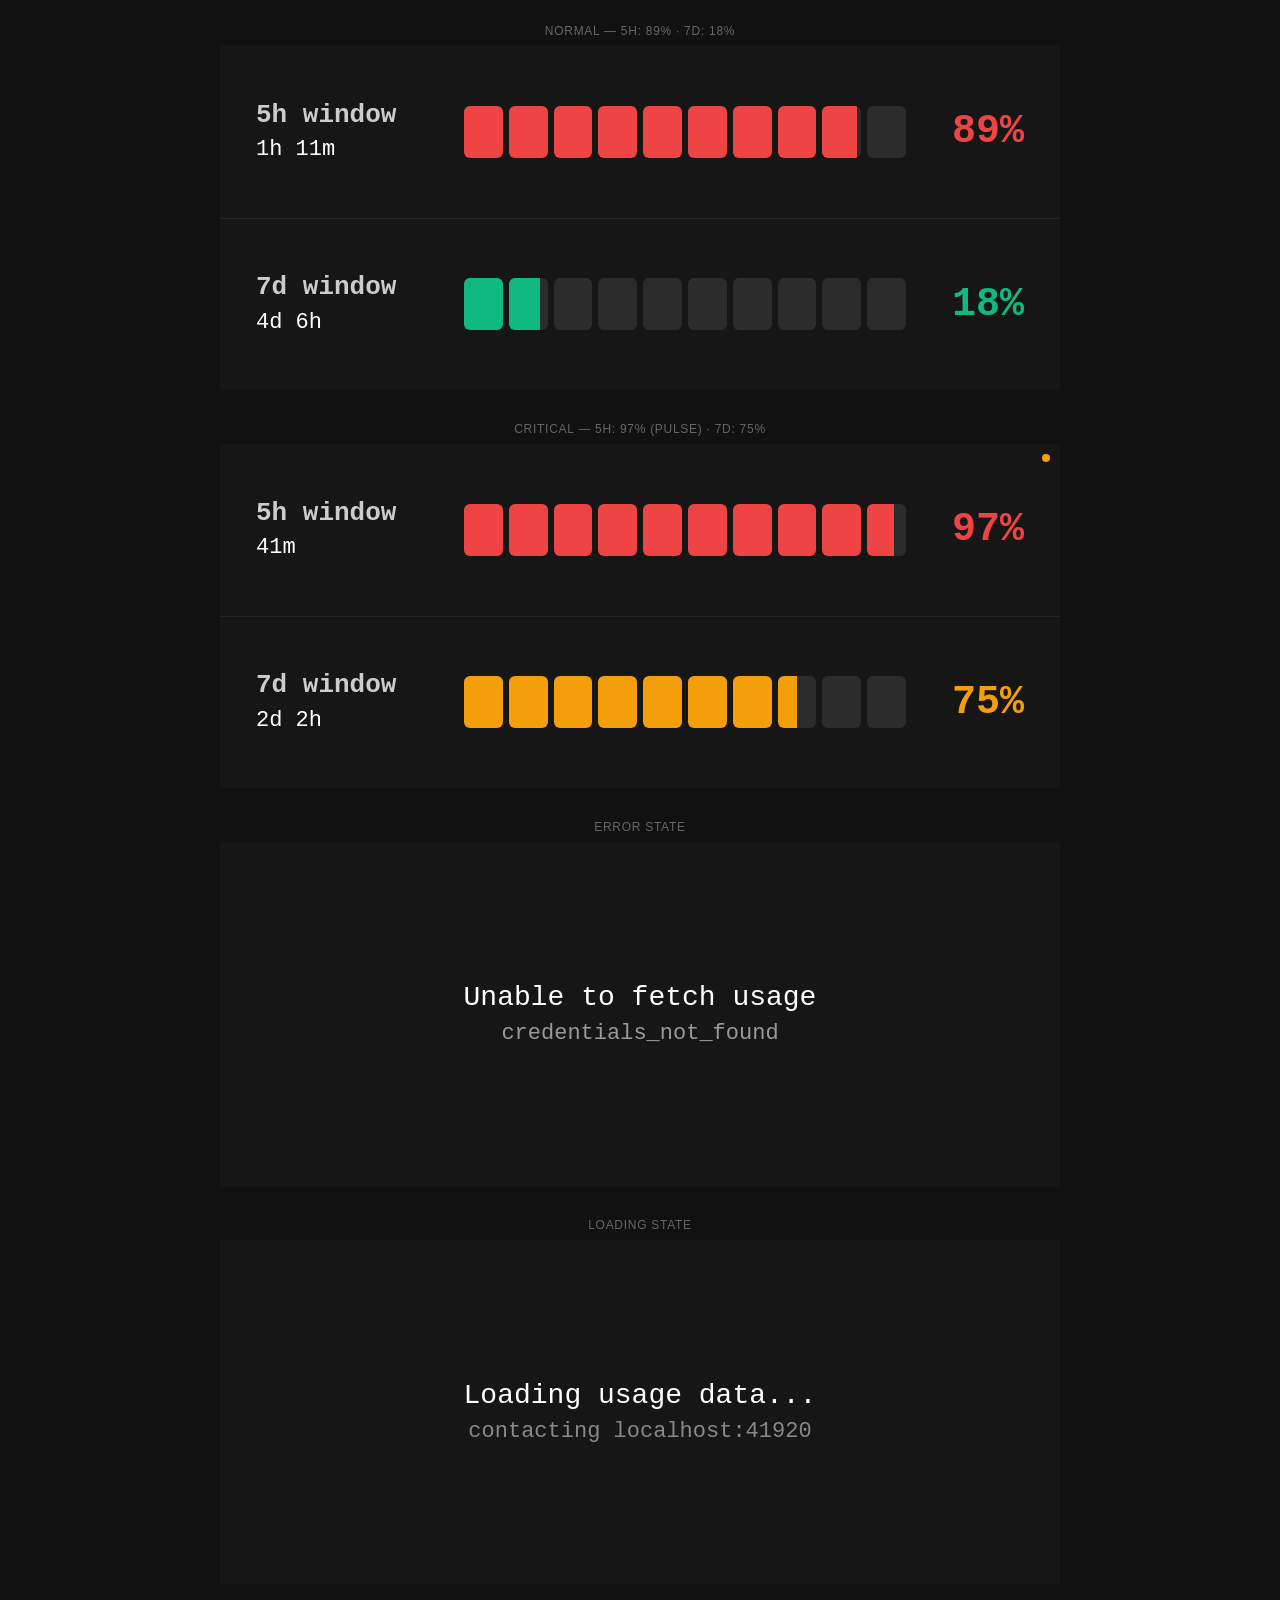
==== widgets/ClaudeUsageWidget/preview.html @ b3268bd4 "Initial commit" ====
<!DOCTYPE html>
<html lang="en">
	<head>
		<meta charset="UTF-8">
		<meta name="viewport" content="width=device-width, initial-scale=1.0">
		<title>Claude Code Usage — Widget Preview</title>
		<style>
			body {
				margin: 0;
				background: #111;
				color: #e6e6e6;
				font-family: sans-serif;
				padding: 24px 0 48px;
			}

			.state-label {
				font-size: 12px;
				color: #666;
				text-align: center;
				padding: 0 0 8px;
				letter-spacing: 0.06em;
				text-transform: uppercase;
			}

			.state-wrap {
				margin-bottom: 32px;
			}

			/* Scale each 840×344 frame to viewport width */
			.frame-scaler {
				width: 100%;
				max-width: 840px;
				margin: 0 auto;
				aspect-ratio: 840 / 344;
				position: relative;
				overflow: hidden;
			}

			iframe {
				position: absolute;
				top: 0;
				left: 0;
				width: 840px;
				height: 344px;
				border: 0;
				transform-origin: top left;
				background: #000;
			}
		</style>
	</head>
	<body>
		<div id="states"></div>

		<script>
		/* Each frame hosts the full widget DOM isolated via srcdoc.
		   After load, a postMessage drives it into the desired state. */

		var WIDGET_SRCDOC = '<!DOCTYPE html>\n' +
		'<html lang="en">\n' +
		'<head>\n' +
		'<meta charset="UTF-8">\n' +
		'<link rel="stylesheet" type="text/css" href="styles/ClaudeUsage.css">\n' +
		'</head>\n' +
		'<body>\n' +
		'<div class="widget-background"></div>\n' +
		'<div class="cu-widget">\n' +
		'  <div id="status-dot" class="status-dot"></div>\n' +
		'  <div class="usage-row">\n' +
		'    <div class="label-zone">\n' +
		'      <div class="window-name">5h window</div>\n' +
		'      <div class="reset-time" id="reset-5h">—</div>\n' +
		'    </div>\n' +
		'    <div class="bar-zone"><div class="block-bar" id="bar-5h"></div></div>\n' +
		'    <div class="pct-zone"><div class="pct-value" id="pct-5h">—%</div></div>\n' +
		'  </div>\n' +
		'  <div class="row-divider"></div>\n' +
		'  <div class="usage-row">\n' +
		'    <div class="label-zone">\n' +
		'      <div class="window-name">7d window</div>\n' +
		'      <div class="reset-time" id="reset-7d">—</div>\n' +
		'    </div>\n' +
		'    <div class="bar-zone"><div class="block-bar" id="bar-7d"></div></div>\n' +
		'    <div class="pct-zone"><div class="pct-value" id="pct-7d">—%</div></div>\n' +
		'  </div>\n' +
		'  <div class="loading-overlay" id="loading-overlay">\n' +
		'    <div class="loading-title">Loading usage data...</div>\n' +
		'    <div class="loading-subtitle">contacting localhost:41920</div>\n' +
		'  </div>\n' +
		'  <div class="error-overlay" id="error-overlay">\n' +
		'    <div class="error-title">Unable to fetch usage</div>\n' +
		'    <div class="error-reason" id="error-reason"></div>\n' +
		'  </div>\n' +
		'</div>\n' +
		'<script src="scripts/claude-usage.js"><\/script>\n' +
		'<script>\n' +
		'  window.addEventListener("message", function (e) {\n' +
		'    var msg = e.data || {};\n' +
		'    if (msg.type === "render") {\n' +
		'      ClaudeUsage.renderData(msg.data);\n' +
		'      ClaudeUsage.renderStale(!!msg.stale);\n' +
		'    }\n' +
		'    if (msg.type === "error")   ClaudeUsage.renderError(msg.message);\n' +
		'    if (msg.type === "loading") ClaudeUsage.renderLoading();\n' +
		'  });\n' +
		'<\/script>\n' +
		'</body>\n' +
		'</html>';

		var now = Date.now();

		var STATES = [
			{
				label: 'Normal — 5h: 89%  ·  7d: 18%',
				msg: {
					type: 'render',
					stale: false,
					data: {
						five_hour: { utilization: 89.0, resets_at: new Date(now + 72 * 60000).toISOString() },
						seven_day: { utilization: 18.0, resets_at: new Date(now + (4 * 24 * 60 + 7 * 60) * 60000).toISOString() }
					}
				}
			},
			{
				label: 'Critical — 5h: 97% (pulse)  ·  7d: 75%',
				msg: {
					type: 'render',
					stale: true,
					data: {
						five_hour: { utilization: 97.0, resets_at: new Date(now + 42 * 60000).toISOString() },
						seven_day: { utilization: 75.0, resets_at: new Date(now + (2 * 24 * 60 + 3 * 60) * 60000).toISOString() }
					}
				}
			},
			{
				label: 'Error state',
				msg: { type: 'error', message: 'credentials_not_found' }
			},
			{
				label: 'Loading state',
				msg: { type: 'loading' }
			}
		];

		var container = document.getElementById('states');

		STATES.forEach(function (state) {
			var wrap = document.createElement('div');
			wrap.className = 'state-wrap';

			var label = document.createElement('div');
			label.className = 'state-label';
			label.textContent = state.label;

			var scaler = document.createElement('div');
			scaler.className = 'frame-scaler';

			var iframe = document.createElement('iframe');
			iframe.title = state.label;
			iframe.srcdoc = WIDGET_SRCDOC;

			var msg = state.msg;
			iframe.addEventListener('load', function () {
				iframe.contentWindow.postMessage(msg, '*');
				scaleFrame(iframe, scaler);
			});

			scaler.appendChild(iframe);
			wrap.appendChild(label);
			wrap.appendChild(scaler);
			container.appendChild(wrap);
		});

		/* Scale iframes to fit their container on load and resize. */
		function scaleFrame(iframe, scaler) {
			var containerWidth = scaler.offsetWidth;
			var scale = containerWidth / 840;
			iframe.style.transform = 'scale(' + scale + ')';
		}

		window.addEventListener('resize', function () {
			var scalers = document.querySelectorAll('.frame-scaler');
			scalers.forEach(function (scaler) {
				var iframe = scaler.querySelector('iframe');
				if (iframe) scaleFrame(iframe, scaler);
			});
		});
		</script>
	</body>
</html>
---- widgets/ClaudeUsageWidget/styles/ClaudeUsage.css ----
html,
body {
	margin: 0;
	padding: 0;
	border: none;
	background: transparent;
	width: 100%;
	height: 100%;
	overflow: hidden;
	font-family: "Courier New", Courier, monospace;
}

:root {
	--bg-color: #161616;
	--widget-opacity: 1;
}

/* ── Background layer ───────────────────────────────────────────── */

.widget-background {
	position: absolute;
	top: 0;
	left: 0;
	width: 100%;
	height: 100%;
	background-color: var(--bg-color);
	opacity: var(--widget-opacity);
	z-index: -1;
}

/* ── Root widget container ──────────────────────────────────────── */

.cu-widget {
	--u: calc(100vw / 840);

	position: relative;
	width: 100%;
	height: 100%;
	display: flex;
	flex-direction: column;
	font-family: "Courier New", Courier, monospace;
	overflow: hidden;
	box-sizing: border-box;
}

/* ── Rows ───────────────────────────────────────────────────────── */

.usage-row {
	flex: 1;
	display: flex;
	flex-direction: row;
	align-items: center;
	min-height: 0;
}

.row-divider {
	flex: 0 0 1px;
	width: 100%;
	background: #252525;
}

/* ── Label zone (left, fixed 220px) ─────────────────────────────── */

.label-zone {
	flex: 0 0 calc(var(--u) * 220);
	display: flex;
	flex-direction: column;
	justify-content: center;
	padding-left: calc(var(--u) * 36);
	box-sizing: border-box;
	overflow: hidden;
}

.window-name {
	font-size: calc(var(--u) * 26);
	font-weight: 600;
	color: #CCCCCC;
	line-height: 1.2;
	white-space: nowrap;
}

.reset-time {
	font-size: calc(var(--u) * 22);
	color: #FFFFFF;
	margin-top: calc(var(--u) * 6);
	line-height: 1.2;
	white-space: nowrap;
}

/* ── Block bar zone (center, flex) ──────────────────────────────── */

.bar-zone {
	flex: 1;
	display: flex;
	align-items: center;
	padding: 0 calc(var(--u) * 24);
	box-sizing: border-box;
	min-width: 0;
}

.block-bar {
	display: flex;
	flex-direction: row;
	gap: calc(var(--u) * 6);
	width: 100%;
}

.block {
	flex: 1;
	height: calc(var(--u) * 52);
	border-radius: calc(var(--u) * 6);
	background: #2C2C2C;
}

/* Critical-state pulse (>=90% utilization). */
.block-pulse {
	animation: pulse 1.2s ease-in-out infinite;
}

@keyframes pulse {
	0%, 100% { opacity: 1; }
	50%       { opacity: 0.4; }
}

/* ── Percentage zone (right, fixed 130px) ───────────────────────── */

.pct-zone {
	flex: 0 0 calc(var(--u) * 130);
	display: flex;
	align-items: center;
	justify-content: flex-end;
	padding-right: calc(var(--u) * 36);
	box-sizing: border-box;
}

.pct-value {
	font-size: calc(var(--u) * 40);
	font-weight: 700;
	font-variant-numeric: tabular-nums;
	white-space: nowrap;
	color: #10B981;
}

.pct-pulse {
	animation: pulse 1.2s ease-in-out infinite;
}

/* ── Error overlay ──────────────────────────────────────────────── */

.error-overlay,
.loading-overlay {
	position: absolute;
	inset: 0;
	display: none; /* toggled to flex via JS */
	flex-direction: column;
	align-items: center;
	justify-content: center;
	background: #161616;
	z-index: 10;
	gap: calc(var(--u) * 8);
}

.error-title,
.loading-title {
	font-size: calc(var(--u) * 28);
	color: #FFFFFF;
	text-align: center;
}

.error-reason {
	font-size: calc(var(--u) * 22);
	color: #999999;
	text-align: center;
	padding: 0 calc(var(--u) * 40);
}

.loading-subtitle {
	font-size: calc(var(--u) * 22);
	color: #888888;
	text-align: center;
}

/* ── Stale cache indicator ──────────────────────────────────────── */

.status-dot {
	position: absolute;
	top: calc(var(--u) * 10);
	right: calc(var(--u) * 10);
	width: calc(var(--u) * 8);
	height: calc(var(--u) * 8);
	border-radius: 50%;
	background: transparent;
	z-index: 20;
}

.status-dot.stale {
	background: #F59E0B;
}

/* ── S-horizontal baselines (840×344, aspect ~2.44) ─────────────── */
/* Real device (840px wide, inside iCUE panel). */
@media (min-aspect-ratio: 2.43) and (max-aspect-ratio: 2.45) and (min-width: 700px) and (max-width: 1000px) {
	.cu-widget { --u: 1px; }
}

/* Small preview (same aspect ratio, but in a narrower browser frame). */
@media (min-aspect-ratio: 2.43) and (max-aspect-ratio: 2.45) and (min-width: 0) and (max-width: 500px) {
	.cu-widget { --u: calc(100vw / 840); }
}
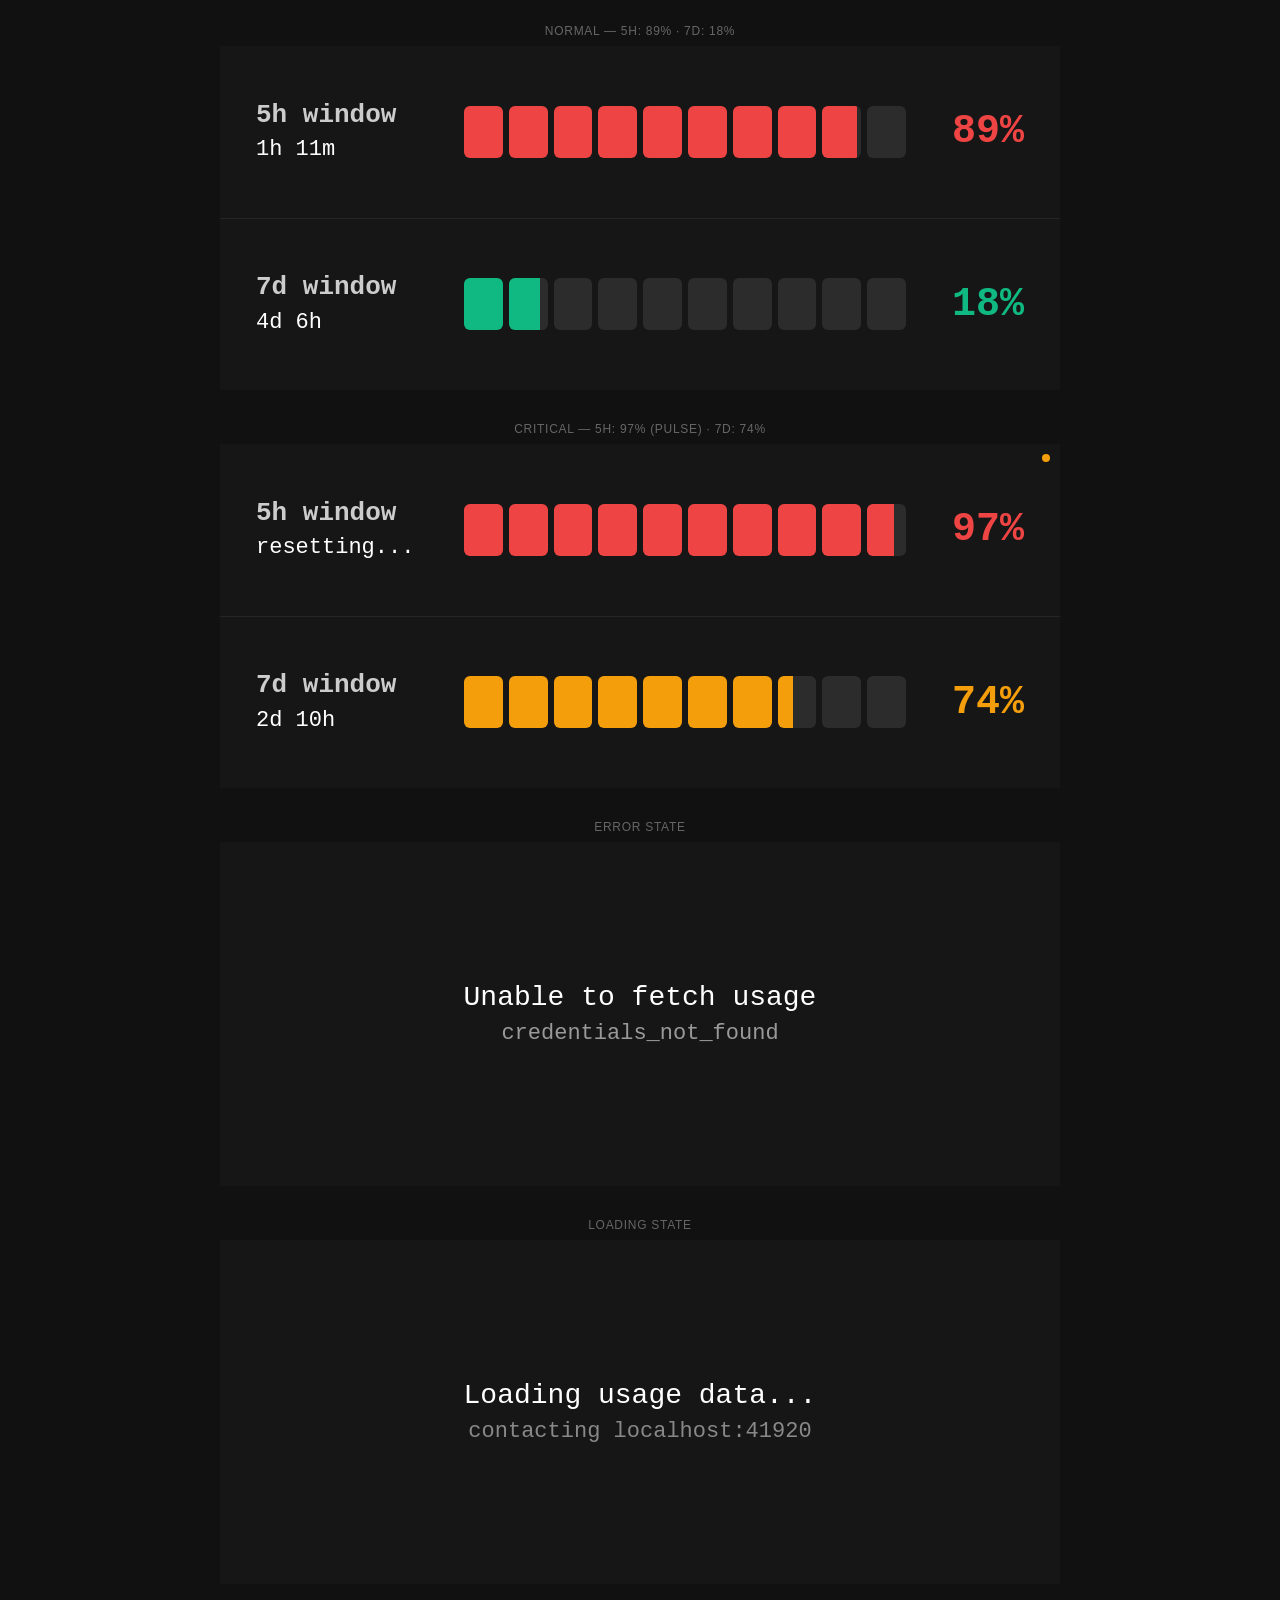
==== commit e0006049: "Fixed blink update bug" ====
--- a/widgets/ClaudeUsageWidget/preview.html
+++ b/widgets/ClaudeUsageWidget/preview.html
@@ -121,13 +121,13 @@
 				}
 			},
 			{
-				label: 'Critical — 5h: 97% (pulse)  ·  7d: 75%',
+				label: 'Critical — 5h: 97% (pulse)  ·  7d: 74%',
 				msg: {
 					type: 'render',
 					stale: true,
 					data: {
-						five_hour: { utilization: 97.0, resets_at: new Date(now + 42 * 60000).toISOString() },
-						seven_day: { utilization: 75.0, resets_at: new Date(now + (2 * 24 * 60 + 3 * 60) * 60000).toISOString() }
+						five_hour: { utilization: 97.0, resets_at: new Date(now + 42000).toISOString() },
+						seven_day: { utilization: 74.0, resets_at: new Date(now + (2 * 24 * 60 + 11 * 60) * 60000).toISOString() }
 					}
 				}
 			},
--- a/widgets/ClaudeUsageWidget/styles/ClaudeUsage.css
+++ b/widgets/ClaudeUsageWidget/styles/ClaudeUsage.css
@@ -110,9 +110,10 @@
 	height: calc(var(--u) * 52);
 	border-radius: calc(var(--u) * 6);
 	background: #2C2C2C;
-}
-
-/* Critical-state pulse (>=90% utilization). */
+	transition: opacity 400ms ease-in-out;
+}
+
+/* Critical-state pulse (>=90% utilization). Applied to filled blocks only. */
 .block-pulse {
 	animation: pulse 1.2s ease-in-out infinite;
 }
@@ -139,10 +140,6 @@
 	font-variant-numeric: tabular-nums;
 	white-space: nowrap;
 	color: #10B981;
-}
-
-.pct-pulse {
-	animation: pulse 1.2s ease-in-out infinite;
 }
 
 /* ── Error overlay ──────────────────────────────────────────────── */
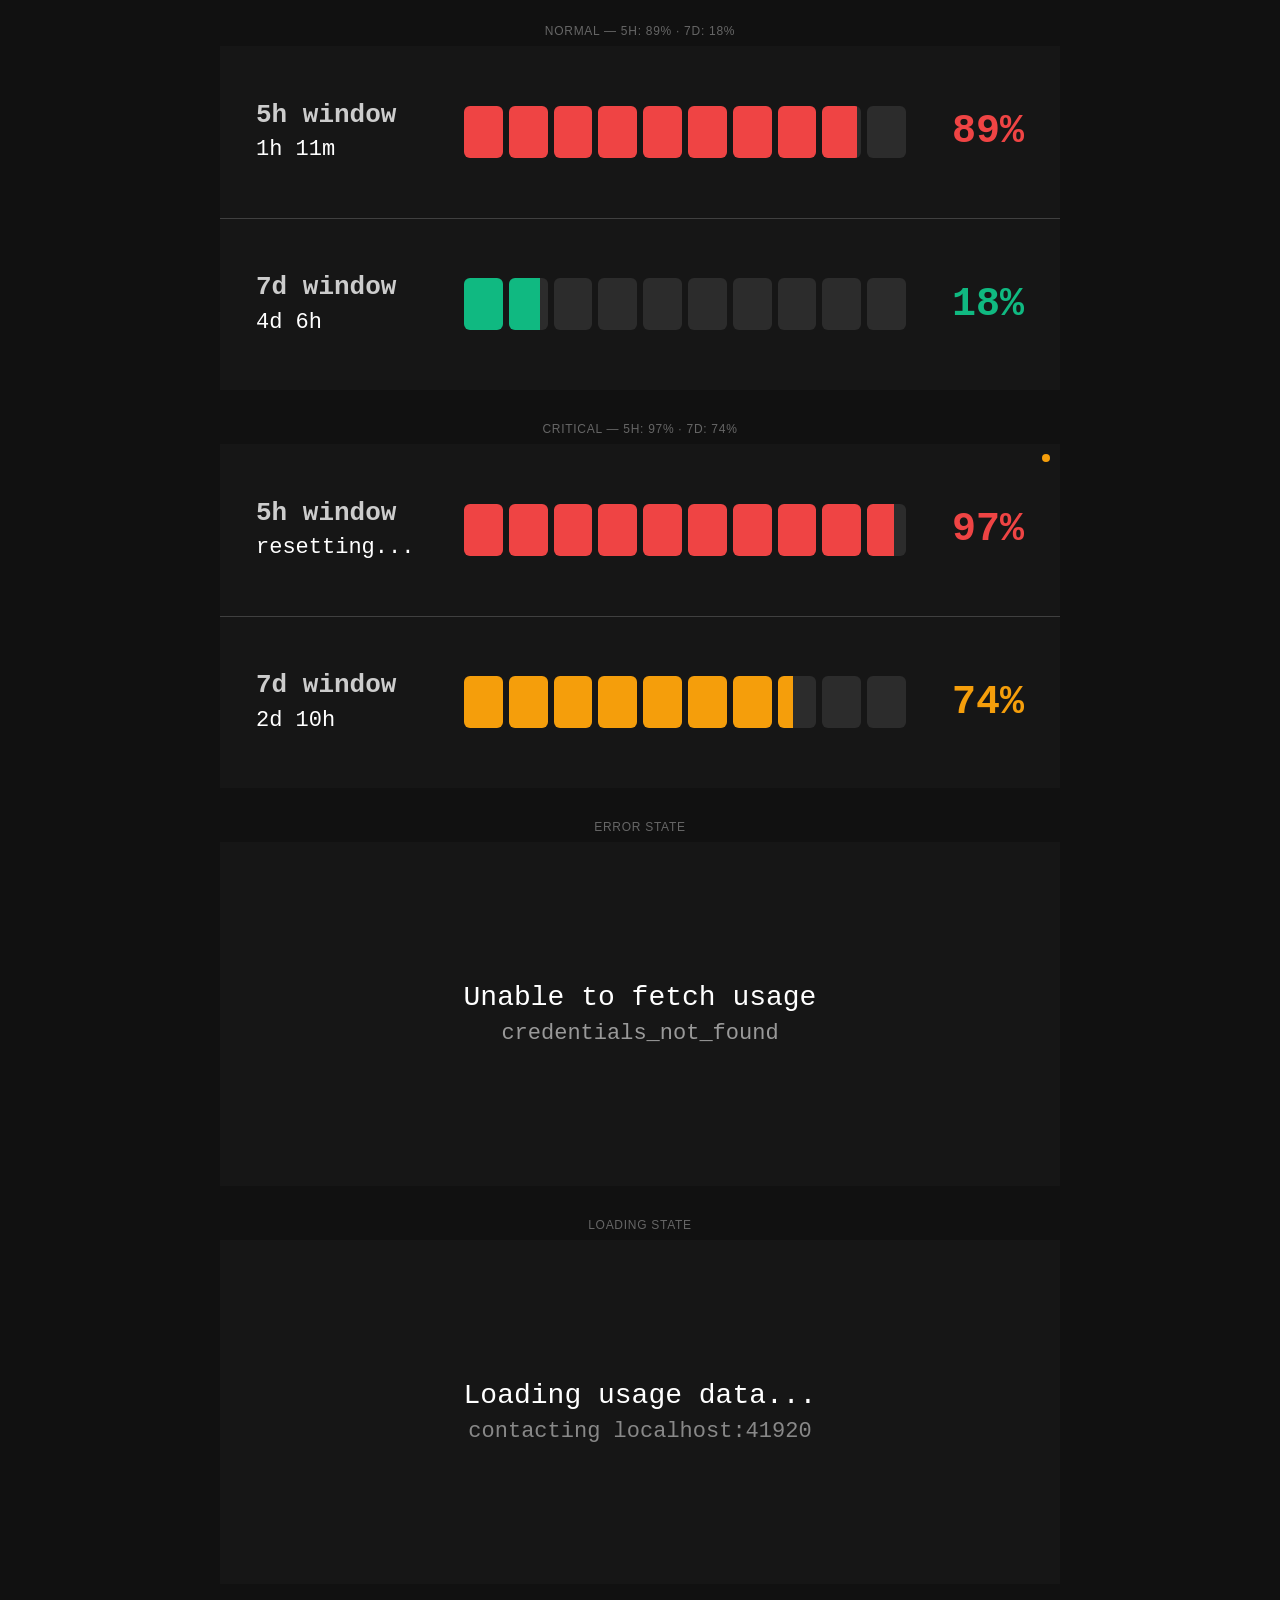
==== commit 39b8b31e: "Fixed refresh token issue" ====
--- a/widgets/ClaudeUsageWidget/preview.html
+++ b/widgets/ClaudeUsageWidget/preview.html
@@ -121,7 +121,7 @@
 				}
 			},
 			{
-				label: 'Critical — 5h: 97% (pulse)  ·  7d: 74%',
+				label: 'Critical — 5h: 97%  ·  7d: 74%',
 				msg: {
 					type: 'render',
 					stale: true,
--- a/widgets/ClaudeUsageWidget/styles/ClaudeUsage.css
+++ b/widgets/ClaudeUsageWidget/styles/ClaudeUsage.css
@@ -56,7 +56,7 @@
 .row-divider {
 	flex: 0 0 1px;
 	width: 100%;
-	background: #252525;
+	background: #404040;
 }
 
 /* ── Label zone (left, fixed 220px) ─────────────────────────────── */
@@ -74,14 +74,14 @@
 .window-name {
 	font-size: calc(var(--u) * 26);
 	font-weight: 600;
-	color: #CCCCCC;
+	color: var(--text-color, #CCCCCC);
 	line-height: 1.2;
 	white-space: nowrap;
 }
 
 .reset-time {
 	font-size: calc(var(--u) * 22);
-	color: #FFFFFF;
+	color: var(--text-color, #FFFFFF);
 	margin-top: calc(var(--u) * 6);
 	line-height: 1.2;
 	white-space: nowrap;
@@ -113,15 +113,6 @@
 	transition: opacity 400ms ease-in-out;
 }
 
-/* Critical-state pulse (>=90% utilization). Applied to filled blocks only. */
-.block-pulse {
-	animation: pulse 1.2s ease-in-out infinite;
-}
-
-@keyframes pulse {
-	0%, 100% { opacity: 1; }
-	50%       { opacity: 0.4; }
-}
 
 /* ── Percentage zone (right, fixed 130px) ───────────────────────── */
 
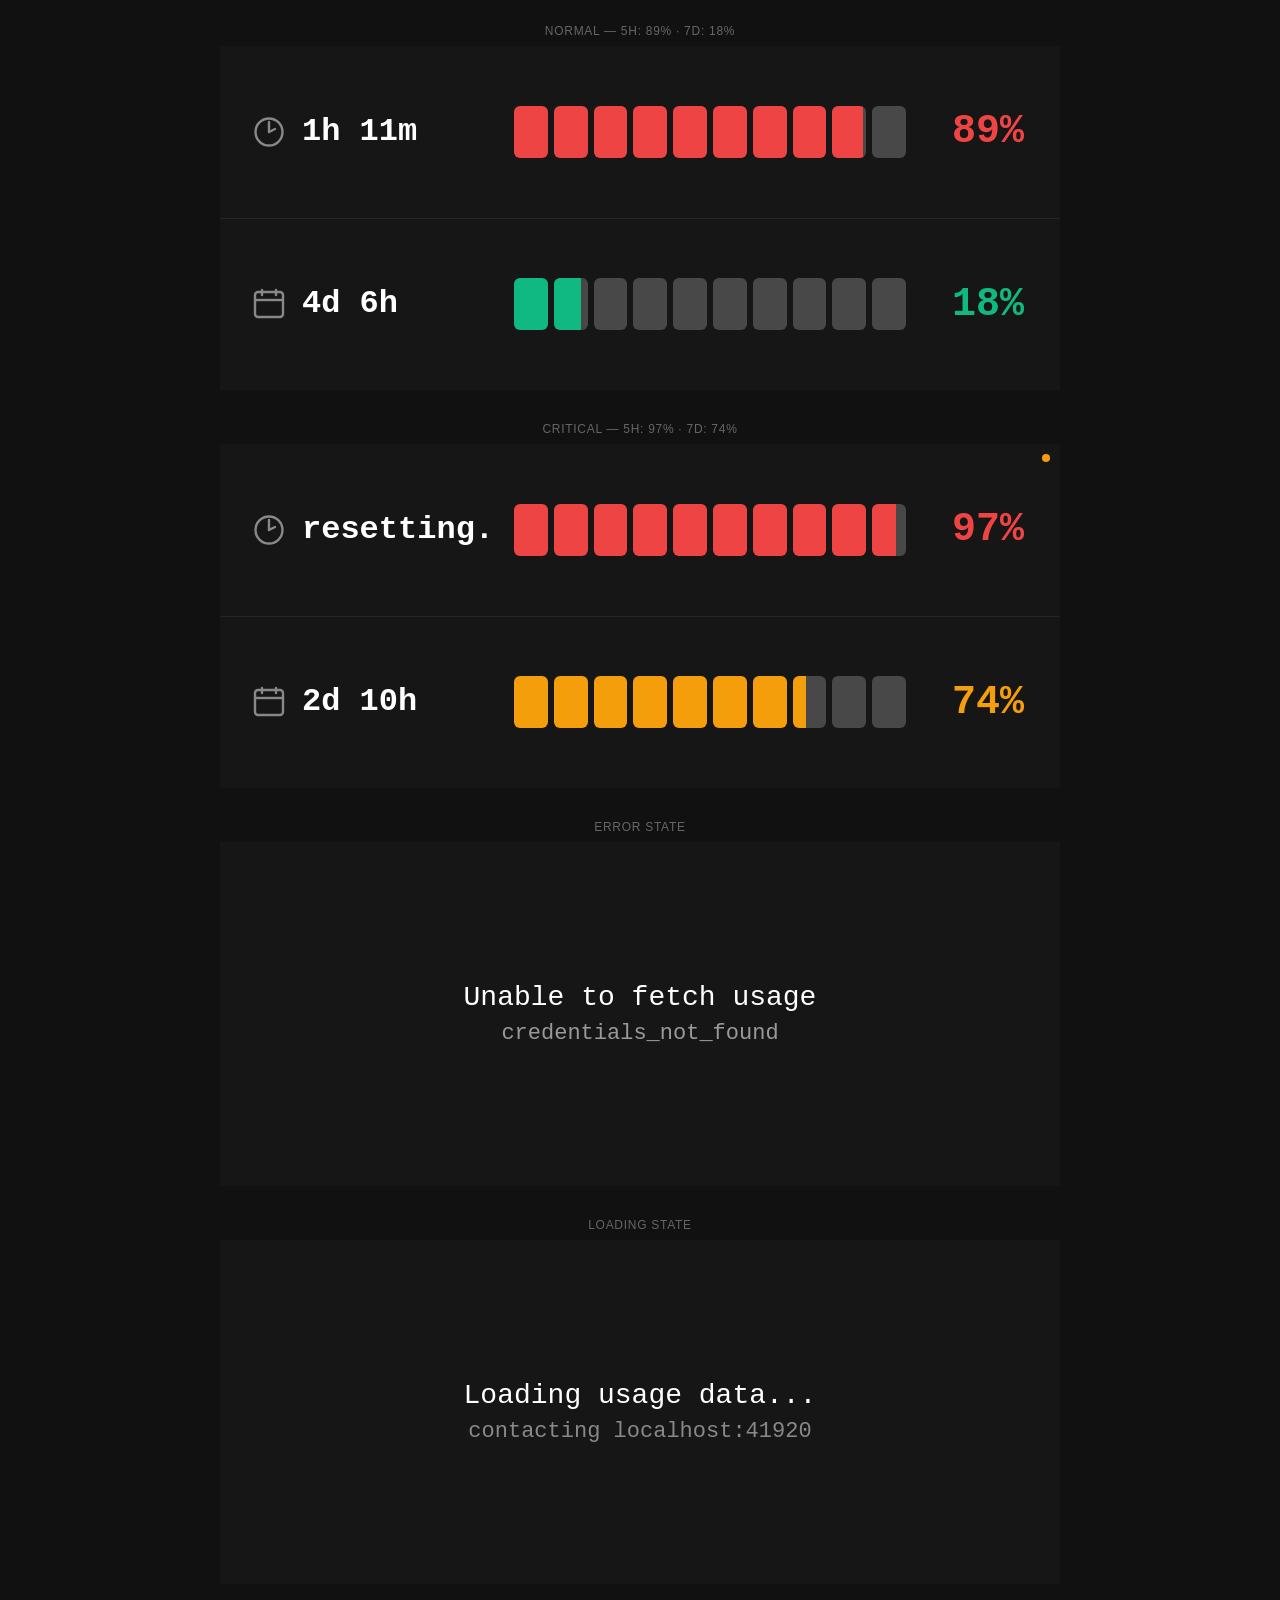
==== commit 0d614624: "Label zone UI updated." ====
--- a/widgets/ClaudeUsageWidget/preview.html
+++ b/widgets/ClaudeUsageWidget/preview.html
@@ -67,7 +67,11 @@
 		'  <div id="status-dot" class="status-dot"></div>\n' +
 		'  <div class="usage-row">\n' +
 		'    <div class="label-zone">\n' +
-		'      <div class="window-name">5h window</div>\n' +
+		'      <svg class="label-icon" viewBox="0 0 34 34" fill="none" xmlns="http://www.w3.org/2000/svg">\n' +
+		'        <circle cx="17" cy="17" r="13.5" stroke="#888888" stroke-width="2.4"/>\n' +
+		'        <line x1="17" y1="17" x2="17" y2="7" stroke="#888888" stroke-width="2.4" stroke-linecap="round"/>\n' +
+		'        <line x1="17" y1="17" x2="23" y2="14" stroke="#888888" stroke-width="2.4" stroke-linecap="round"/>\n' +
+		'      </svg>\n' +
 		'      <div class="reset-time" id="reset-5h">—</div>\n' +
 		'    </div>\n' +
 		'    <div class="bar-zone"><div class="block-bar" id="bar-5h"></div></div>\n' +
@@ -76,7 +80,12 @@
 		'  <div class="row-divider"></div>\n' +
 		'  <div class="usage-row">\n' +
 		'    <div class="label-zone">\n' +
-		'      <div class="window-name">7d window</div>\n' +
+		'      <svg class="label-icon" viewBox="0 0 34 34" fill="none" xmlns="http://www.w3.org/2000/svg">\n' +
+		'        <rect x="3" y="5" width="28" height="25" rx="3" stroke="#888888" stroke-width="2.4"/>\n' +
+		'        <line x1="3" y1="13" x2="31" y2="13" stroke="#888888" stroke-width="2.4"/>\n' +
+		'        <line x1="10" y1="3" x2="10" y2="8" stroke="#888888" stroke-width="2.4" stroke-linecap="round"/>\n' +
+		'        <line x1="24" y1="3" x2="24" y2="8" stroke="#888888" stroke-width="2.4" stroke-linecap="round"/>\n' +
+		'      </svg>\n' +
 		'      <div class="reset-time" id="reset-7d">—</div>\n' +
 		'    </div>\n' +
 		'    <div class="bar-zone"><div class="block-bar" id="bar-7d"></div></div>\n' +
--- a/widgets/ClaudeUsageWidget/styles/ClaudeUsage.css
+++ b/widgets/ClaudeUsageWidget/styles/ClaudeUsage.css
@@ -56,35 +56,34 @@
 .row-divider {
 	flex: 0 0 1px;
 	width: 100%;
-	background: #404040;
+	background: #252525;
 }
 
-/* ── Label zone (left, fixed 220px) ─────────────────────────────── */
+/* ── Label zone (left, fixed 270px) ─────────────────────────────── */
 
 .label-zone {
-	flex: 0 0 calc(var(--u) * 220);
+	flex: 0 0 calc(var(--u) * 270);
 	display: flex;
-	flex-direction: column;
-	justify-content: center;
-	padding-left: calc(var(--u) * 36);
+	flex-direction: row;
+	align-items: center;
+	gap: calc(var(--u) * 16);
+	padding-left: calc(var(--u) * 32);
 	box-sizing: border-box;
 	overflow: hidden;
 }
 
-.window-name {
-	font-size: calc(var(--u) * 26);
-	font-weight: 600;
-	color: var(--text-color, #CCCCCC);
-	line-height: 1.2;
-	white-space: nowrap;
+.label-icon {
+	flex: 0 0 calc(var(--u) * 34);
+	width: calc(var(--u) * 34);
+	height: calc(var(--u) * 34);
 }
 
 .reset-time {
-	font-size: calc(var(--u) * 22);
-	color: var(--text-color, #FFFFFF);
-	margin-top: calc(var(--u) * 6);
-	line-height: 1.2;
+	font-size: calc(var(--u) * 32);
+	font-weight: 600;
+	color: #FFFFFF;
 	white-space: nowrap;
+	line-height: 1;
 }
 
 /* ── Block bar zone (center, flex) ──────────────────────────────── */
@@ -109,7 +108,7 @@
 	flex: 1;
 	height: calc(var(--u) * 52);
 	border-radius: calc(var(--u) * 6);
-	background: #2C2C2C;
+	background: #484848;
 	transition: opacity 400ms ease-in-out;
 }
 
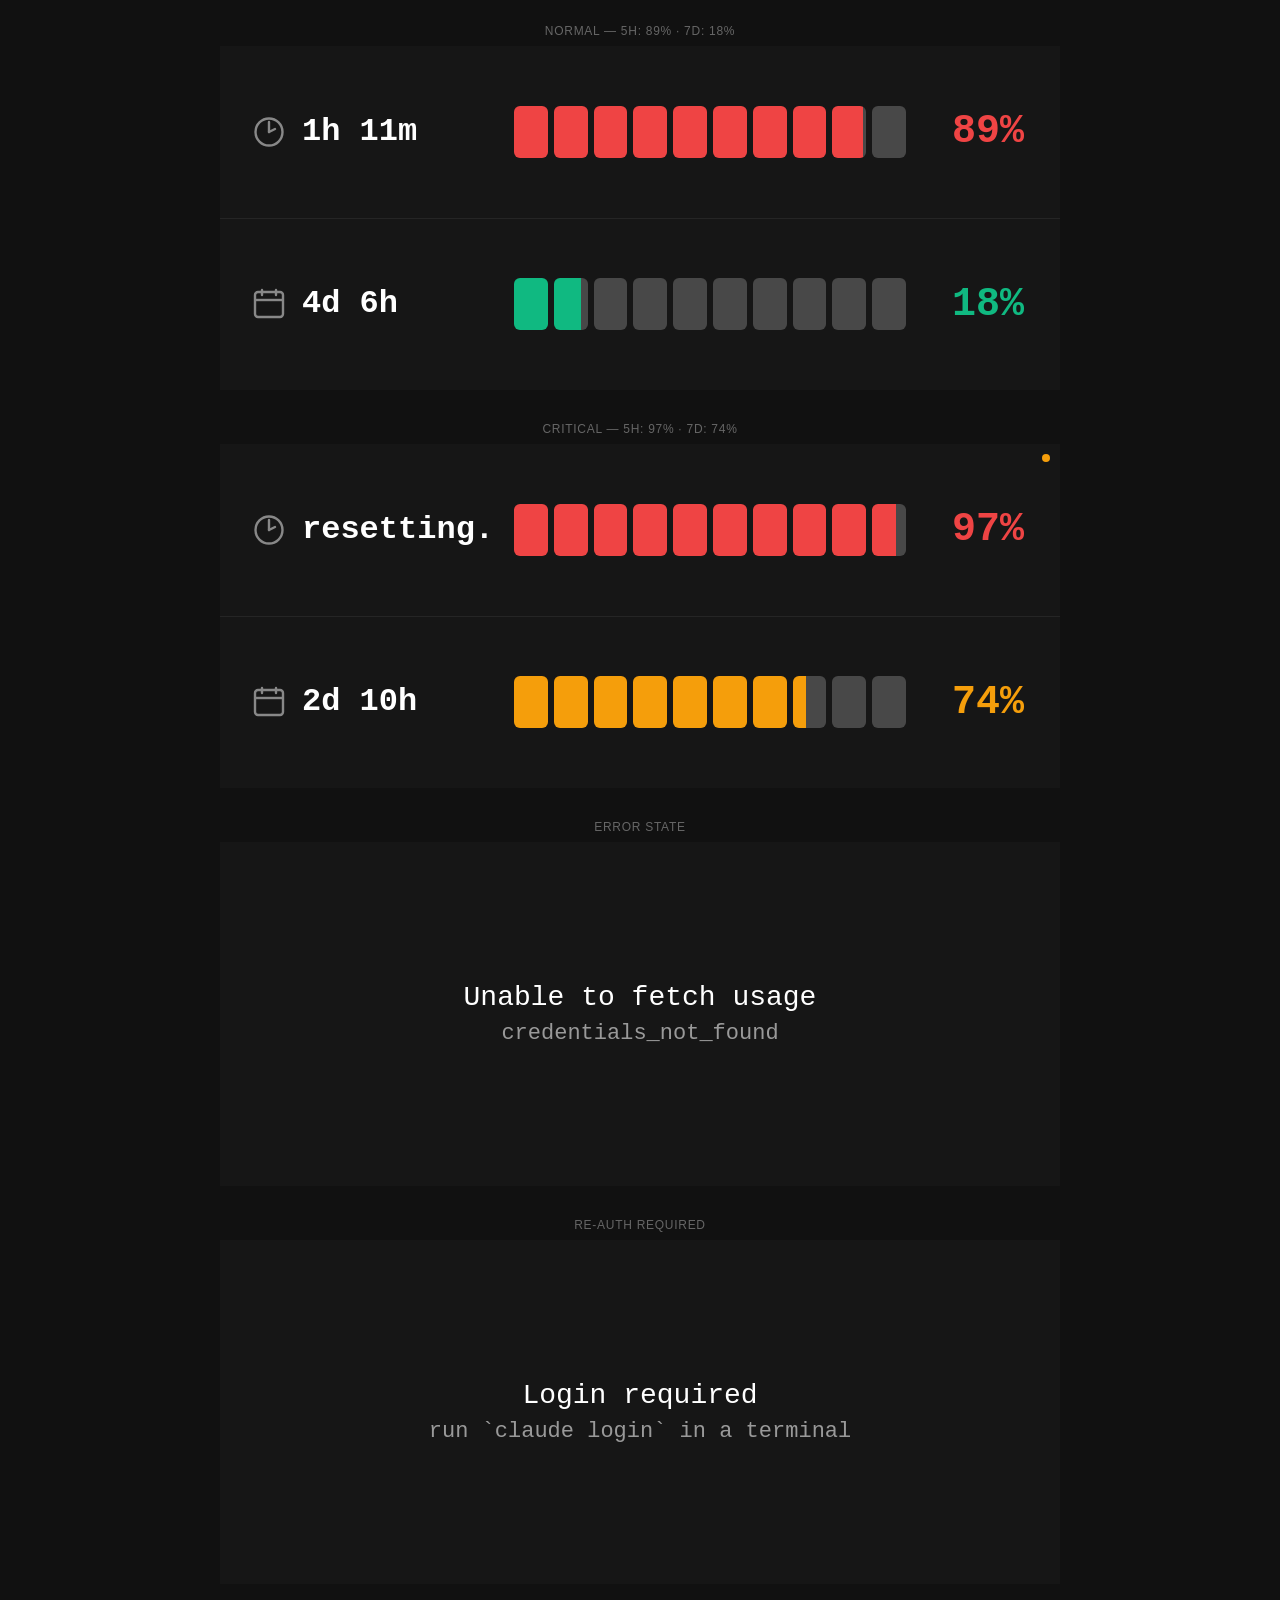
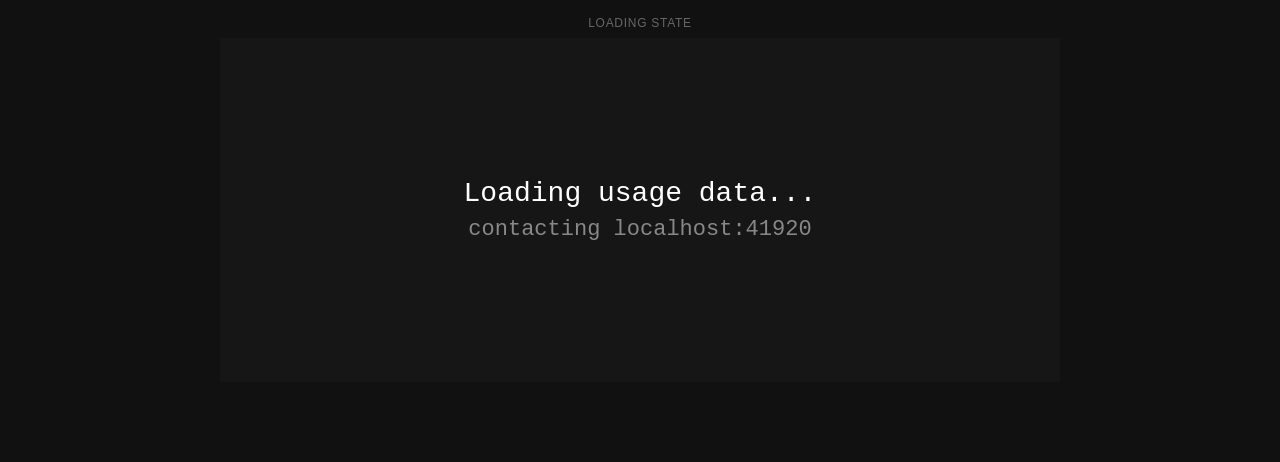
==== commit 6b3a3f92: "Update credentials refresh logic to handle" ====
--- a/widgets/ClaudeUsageWidget/preview.html
+++ b/widgets/ClaudeUsageWidget/preview.html
@@ -96,7 +96,7 @@
 		'    <div class="loading-subtitle">contacting localhost:41920</div>\n' +
 		'  </div>\n' +
 		'  <div class="error-overlay" id="error-overlay">\n' +
-		'    <div class="error-title">Unable to fetch usage</div>\n' +
+		'    <div class="error-title" id="error-title">Unable to fetch usage</div>\n' +
 		'    <div class="error-reason" id="error-reason"></div>\n' +
 		'  </div>\n' +
 		'</div>\n' +
@@ -145,6 +145,10 @@
 				msg: { type: 'error', message: 'credentials_not_found' }
 			},
 			{
+				label: 'Re-auth required',
+				msg: { type: 'error', message: 'reauth_required' }
+			},
+			{
 				label: 'Loading state',
 				msg: { type: 'loading' }
 			}
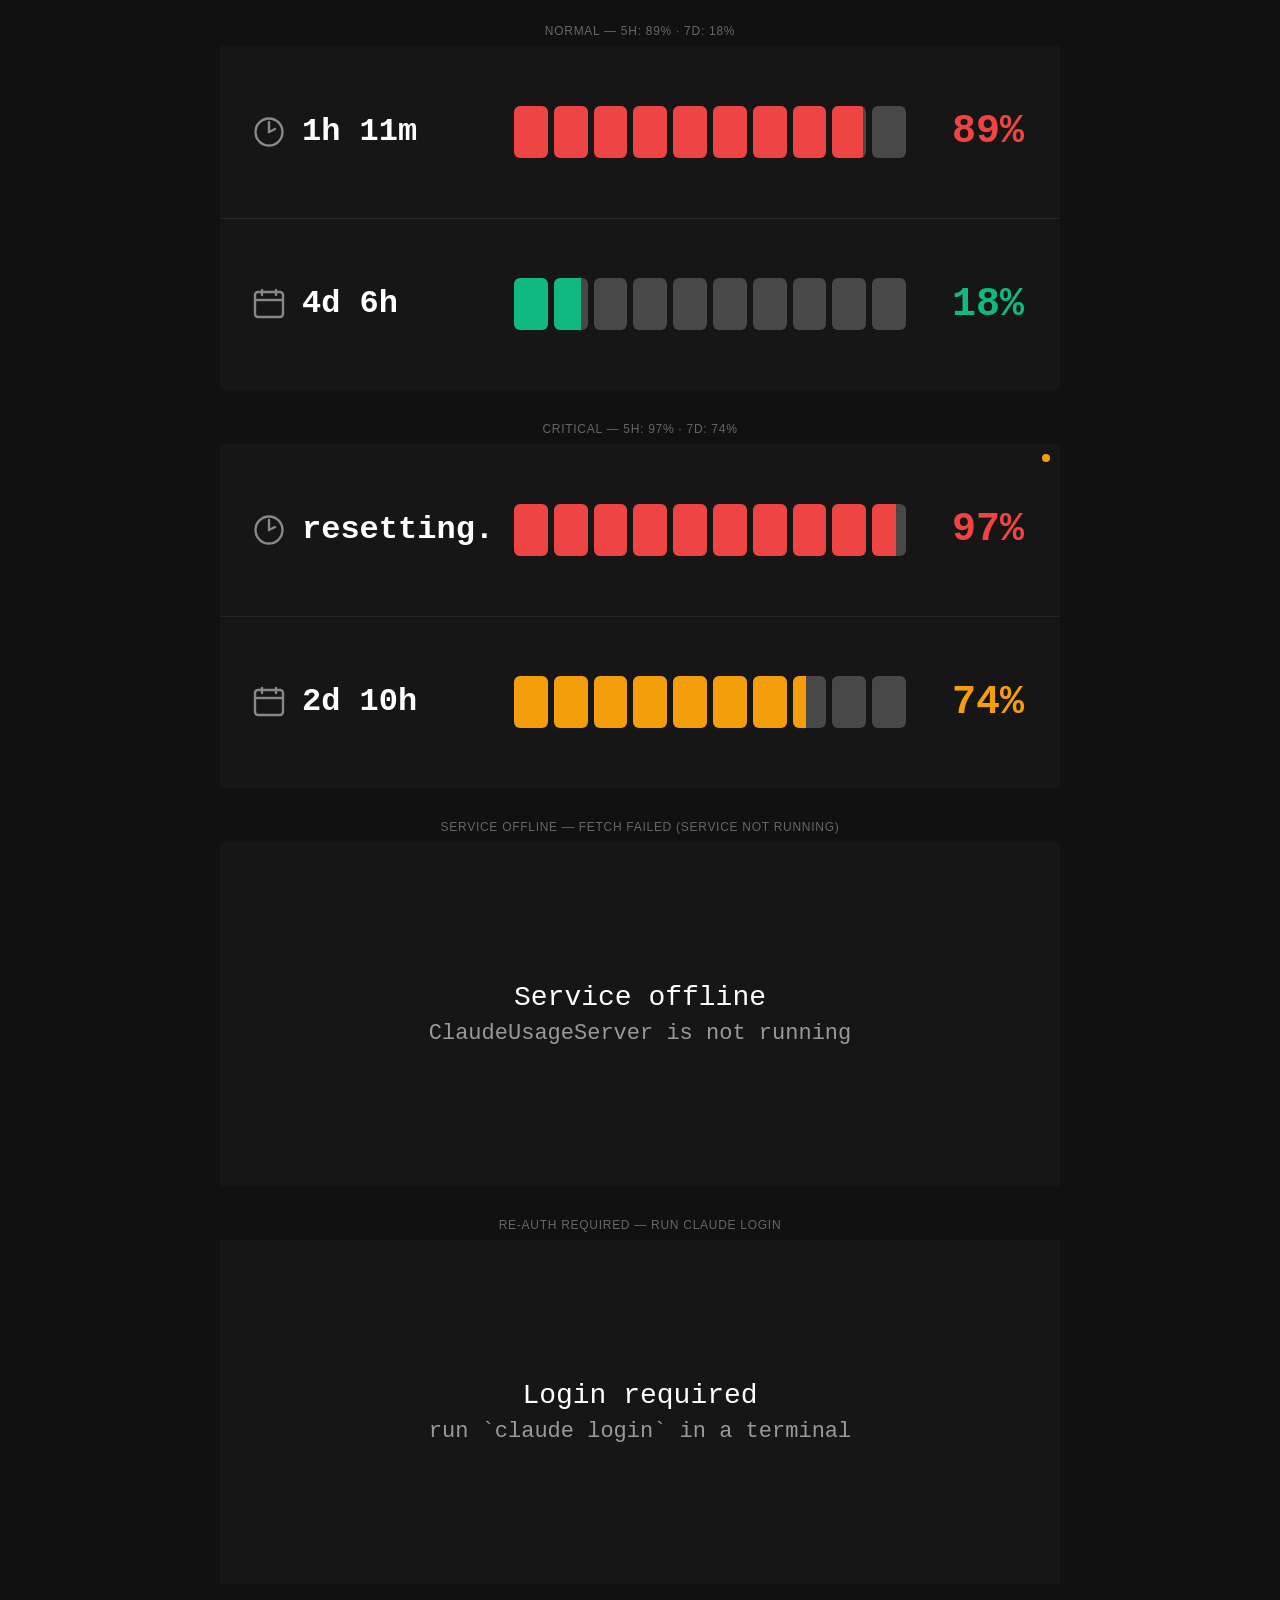
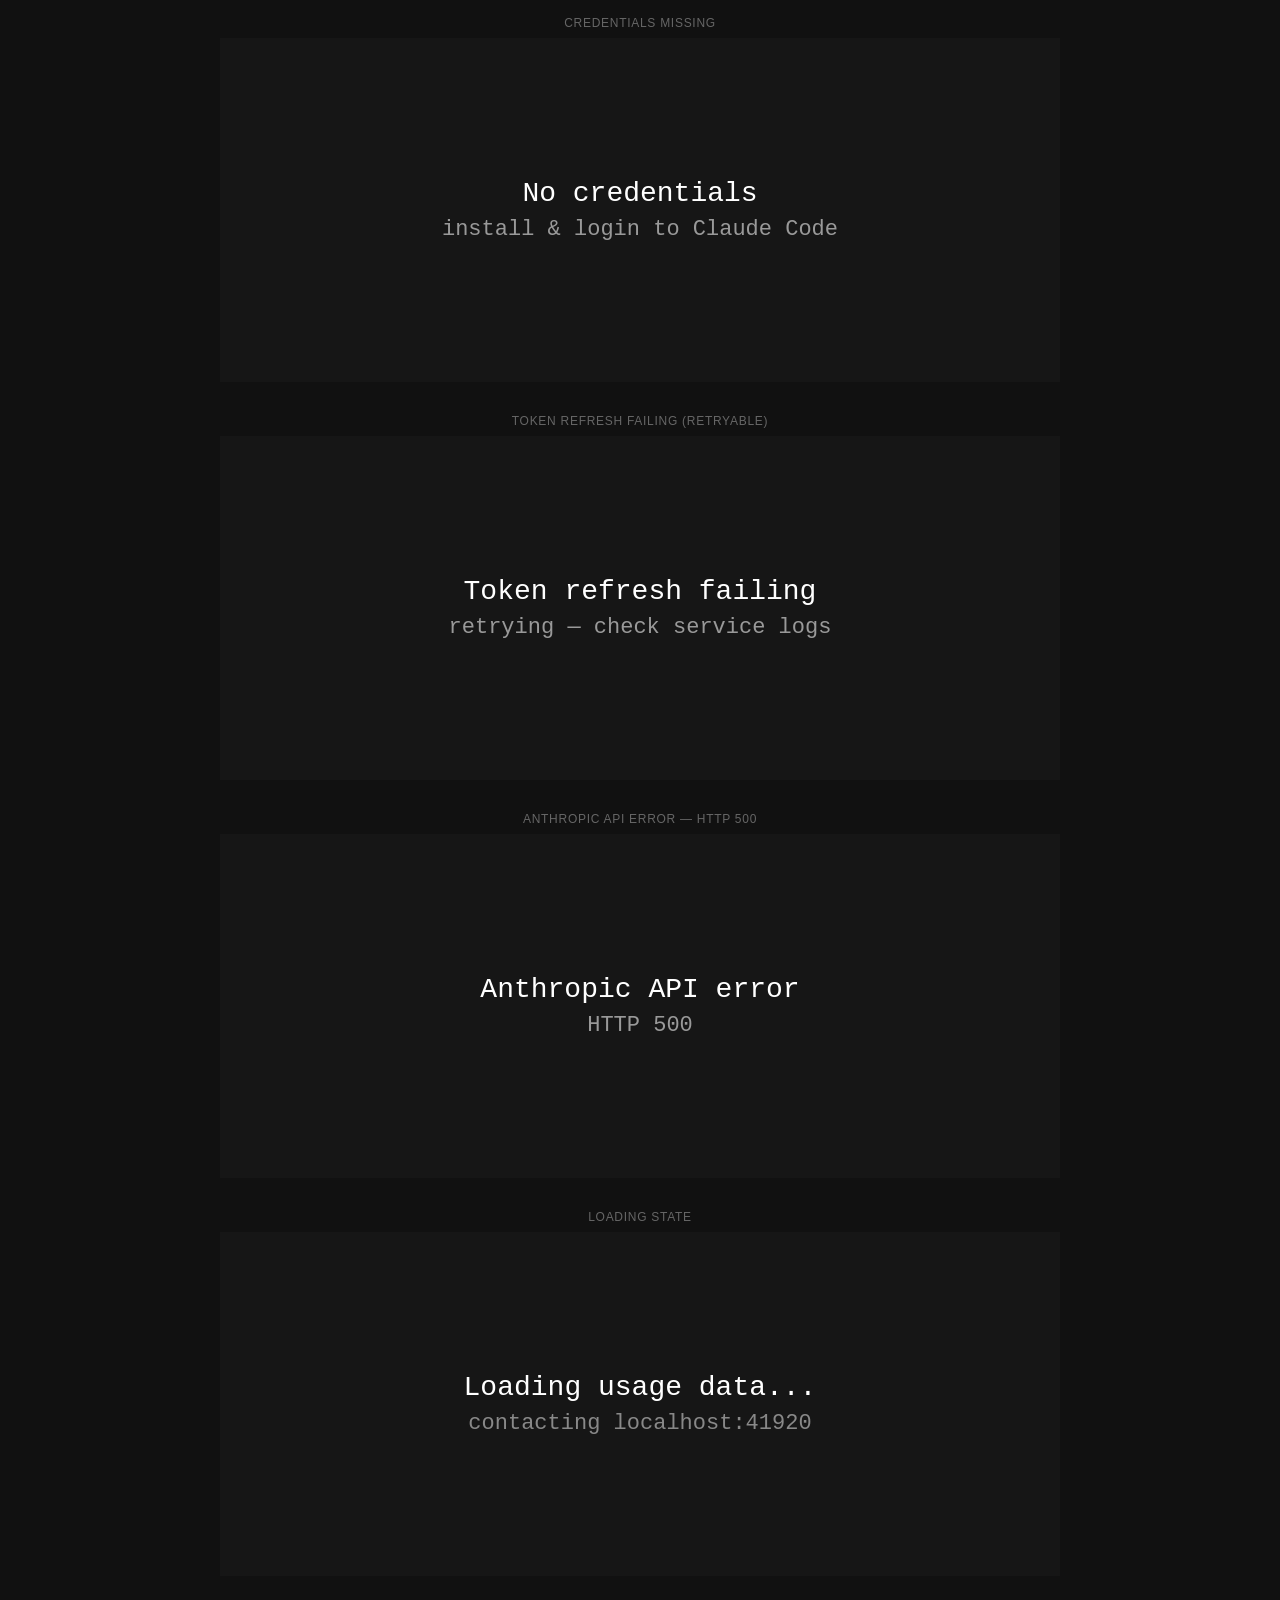
==== commit 56fd48c8: "Added rich logging for debugging" ====
--- a/widgets/ClaudeUsageWidget/preview.html
+++ b/widgets/ClaudeUsageWidget/preview.html
@@ -108,7 +108,7 @@
 		'      ClaudeUsage.renderData(msg.data);\n' +
 		'      ClaudeUsage.renderStale(!!msg.stale);\n' +
 		'    }\n' +
-		'    if (msg.type === "error")   ClaudeUsage.renderError(msg.message);\n' +
+		'    if (msg.type === "error")   ClaudeUsage.renderError(msg.message, msg.detail);\n' +
 		'    if (msg.type === "loading") ClaudeUsage.renderLoading();\n' +
 		'  });\n' +
 		'<\/script>\n' +
@@ -141,12 +141,24 @@
 				}
 			},
 			{
-				label: 'Error state',
-				msg: { type: 'error', message: 'credentials_not_found' }
-			},
-			{
-				label: 'Re-auth required',
+				label: 'Service offline — fetch failed (service not running)',
+				msg: { type: 'error', message: 'service_offline' }
+			},
+			{
+				label: 'Re-auth required — run claude login',
 				msg: { type: 'error', message: 'reauth_required' }
+			},
+			{
+				label: 'Credentials missing',
+				msg: { type: 'error', message: 'credentials_missing' }
+			},
+			{
+				label: 'Token refresh failing (retryable)',
+				msg: { type: 'error', message: 'refresh_failed' }
+			},
+			{
+				label: 'Anthropic API error — HTTP 500',
+				msg: { type: 'error', message: 'upstream_error', detail: 500 }
 			},
 			{
 				label: 'Loading state',
